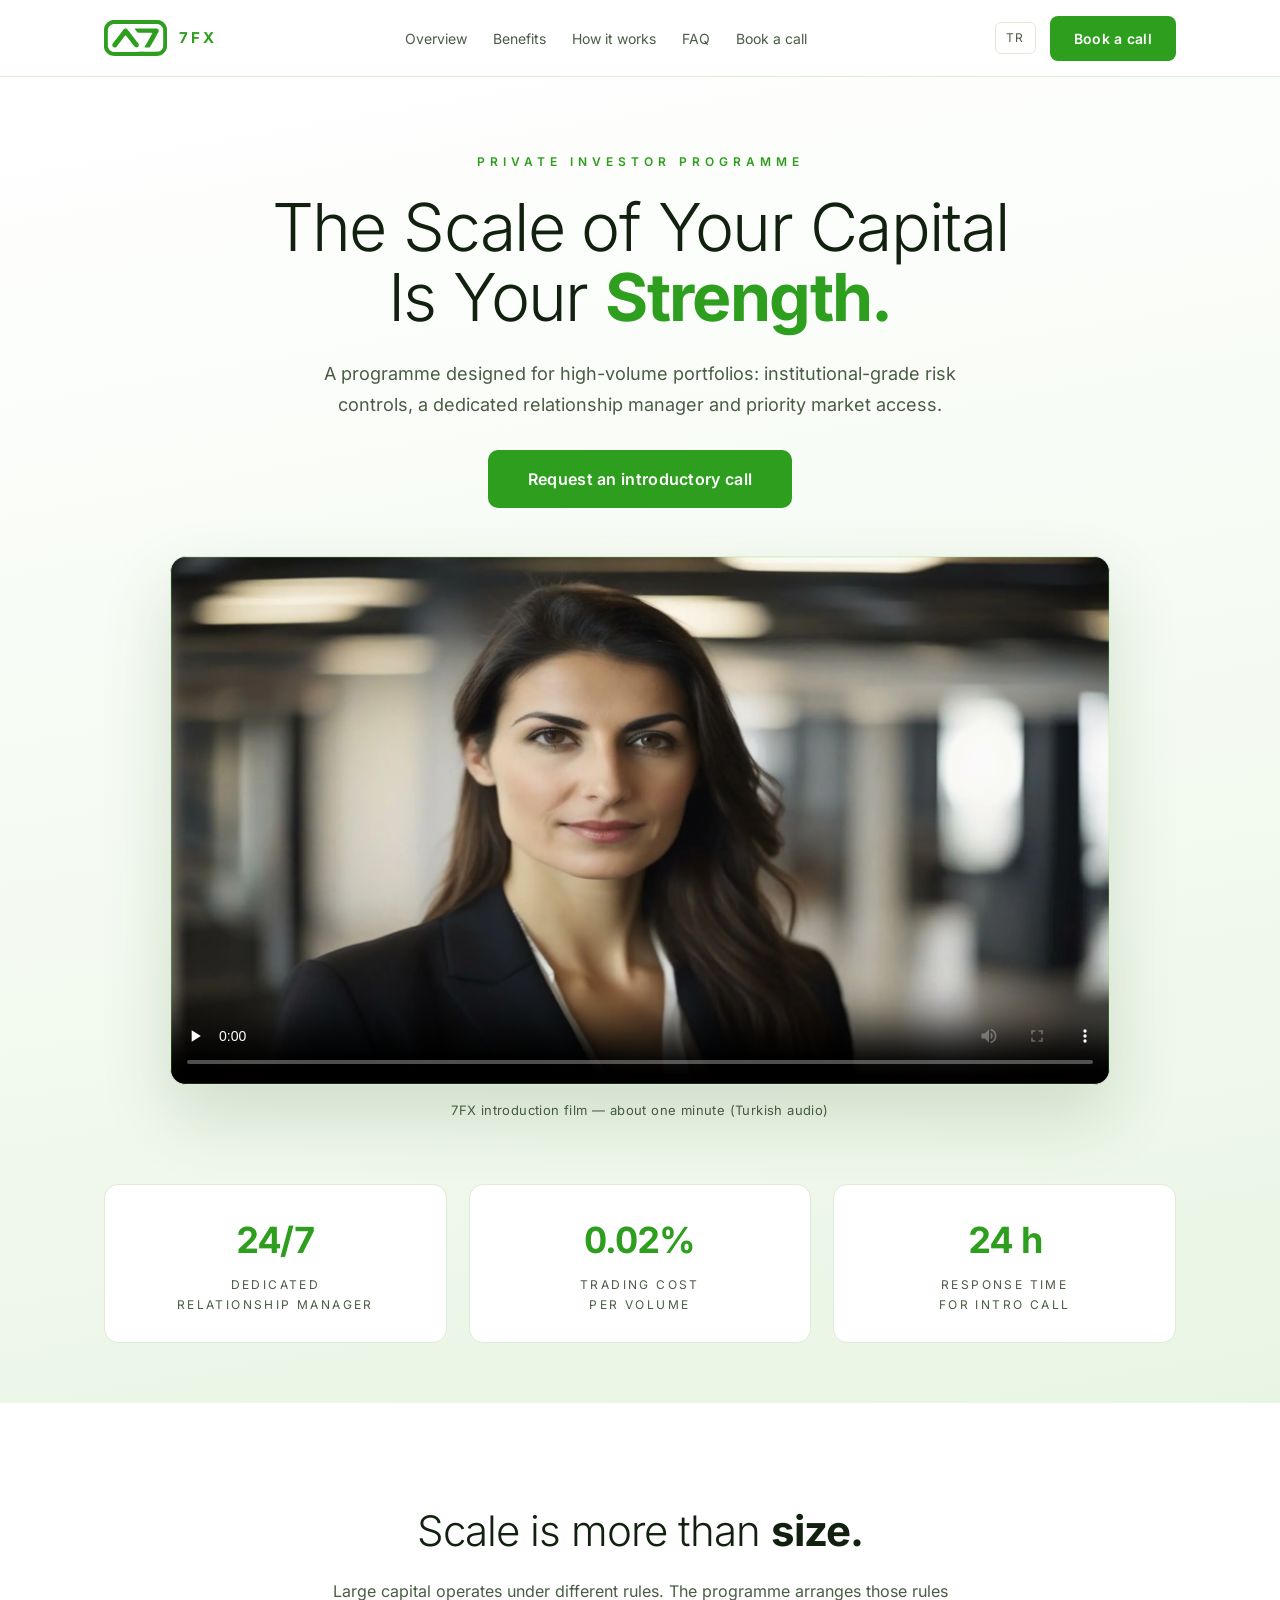
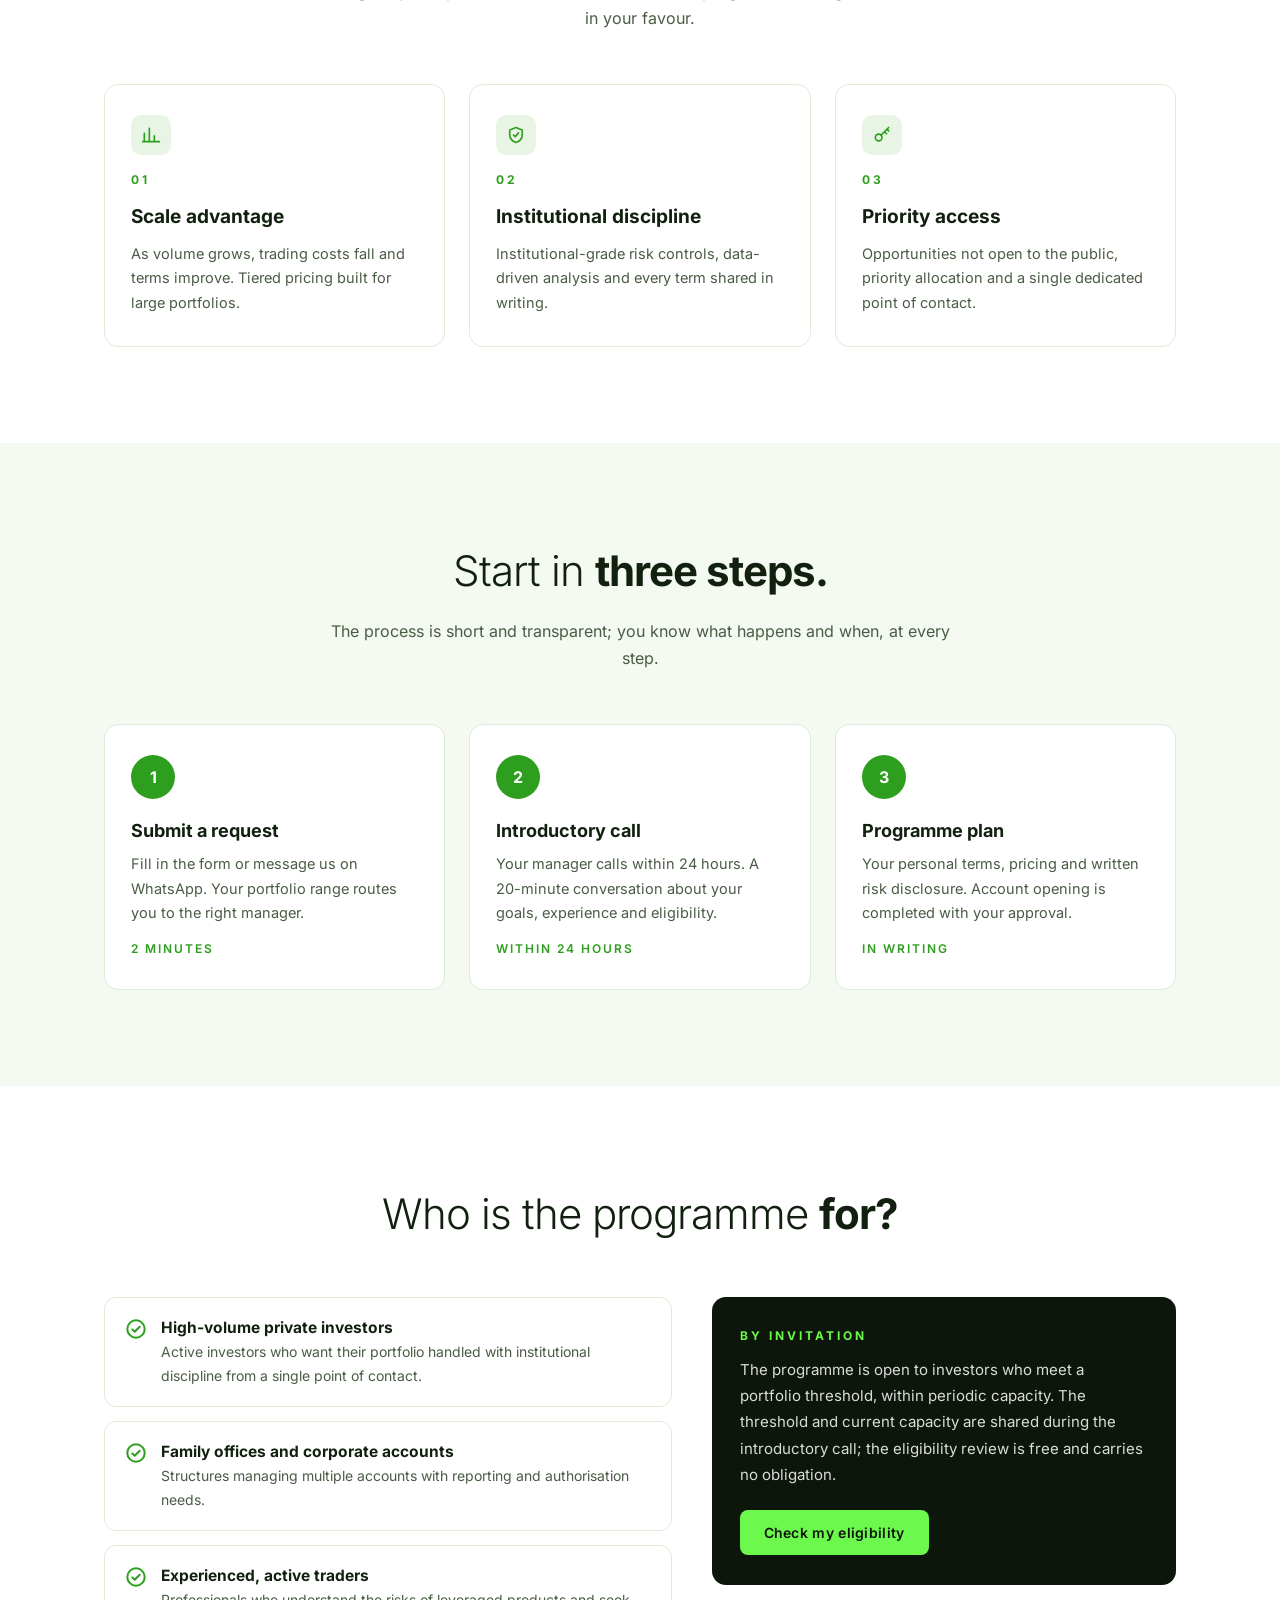
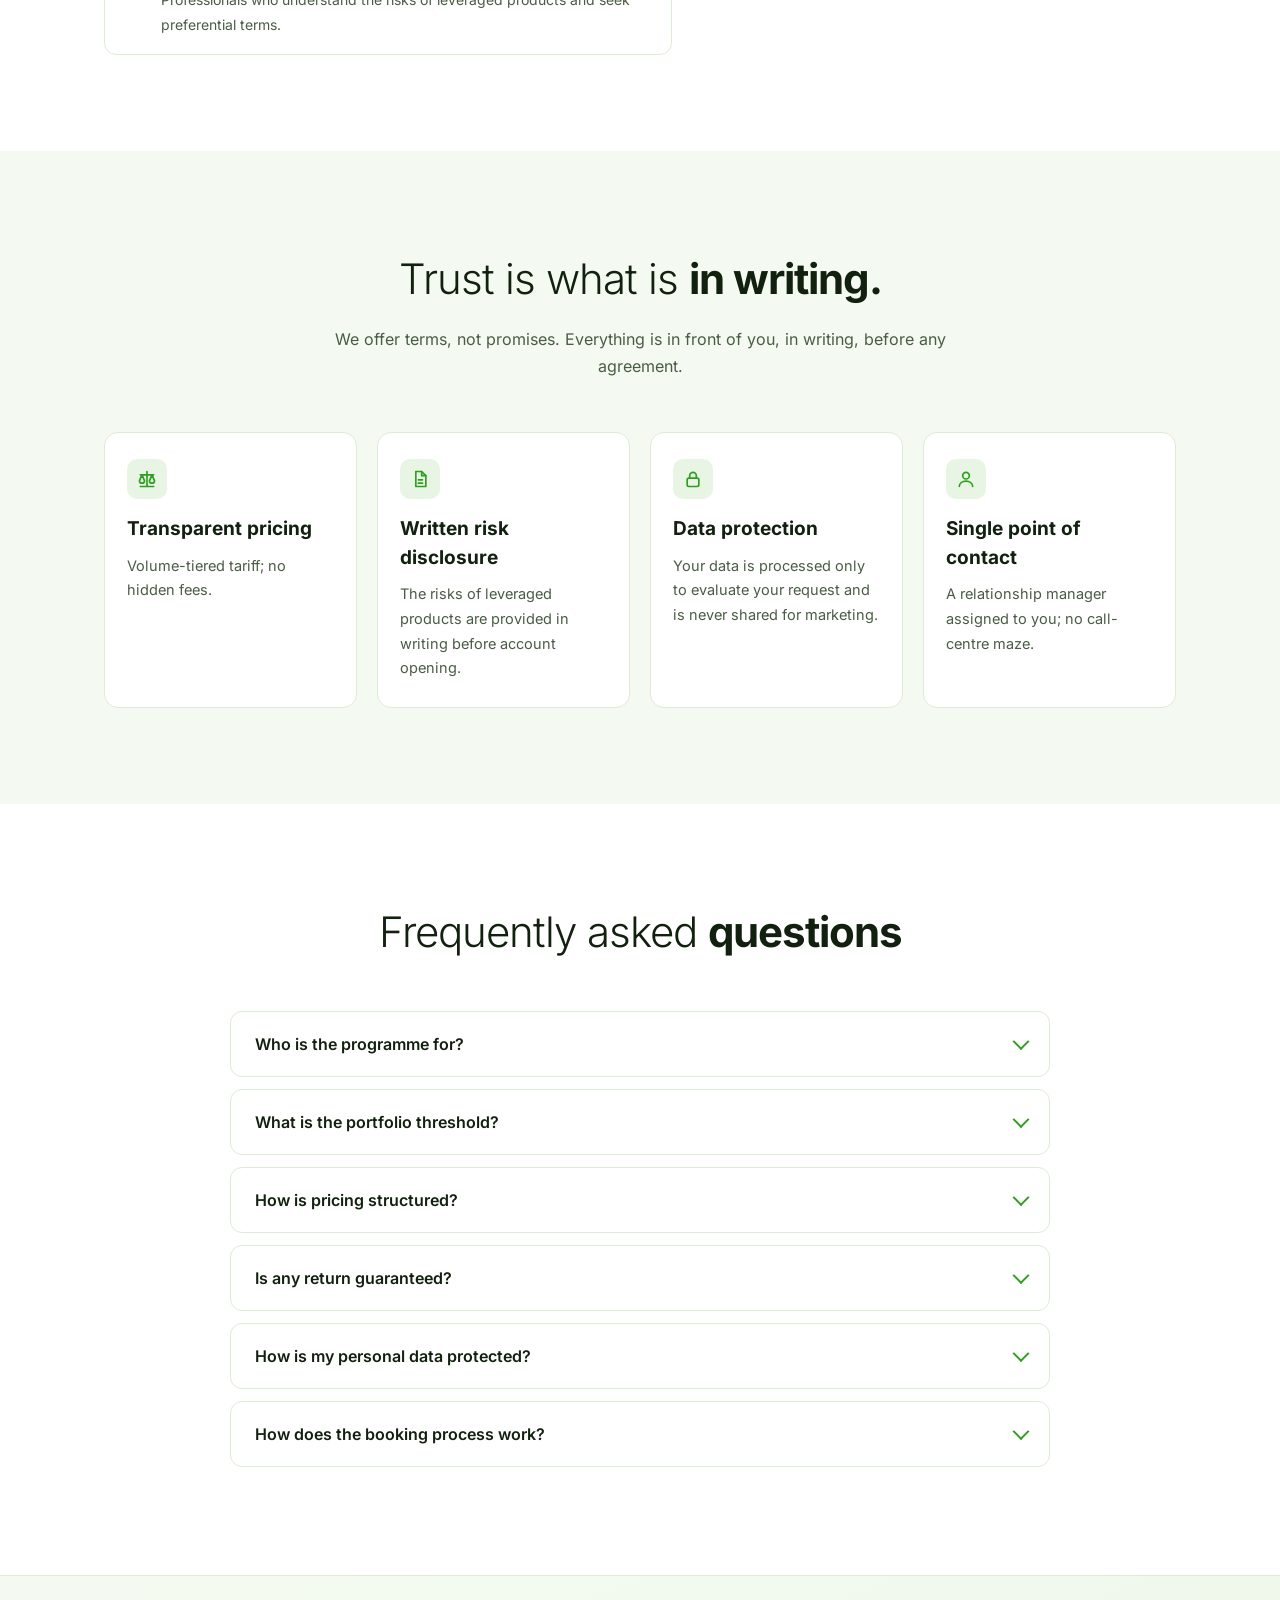
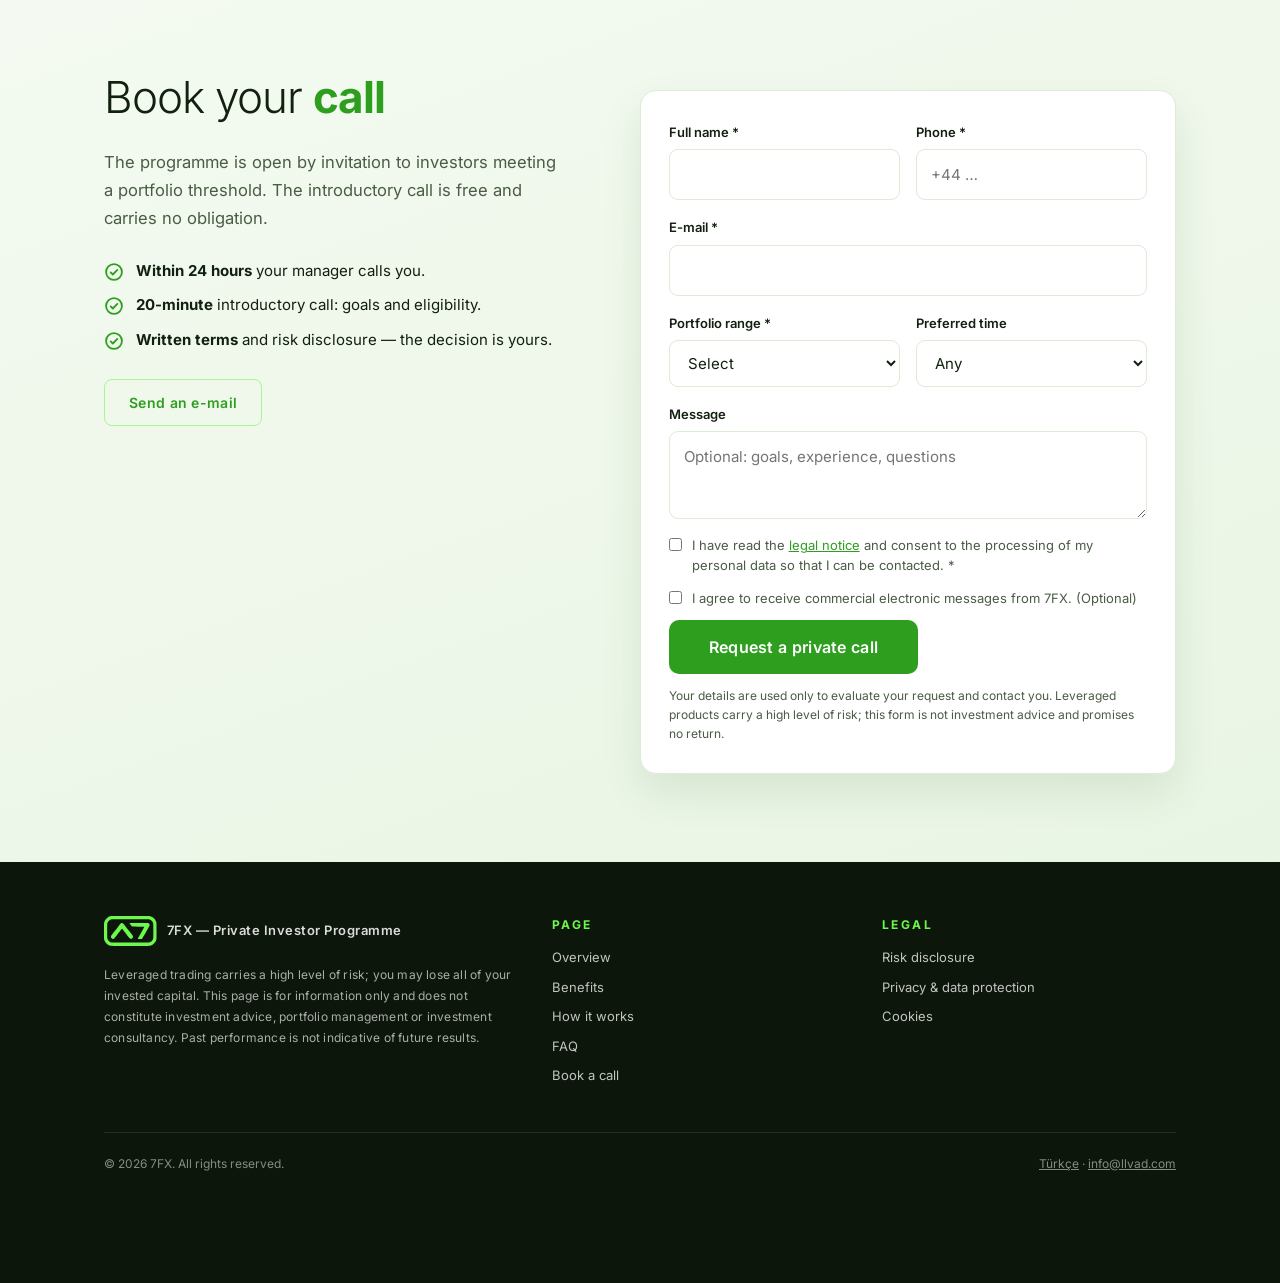
==== en/index.html @ b4d28b3f "7FX landing: Faz 1-3 (performans, form, yasal, EN, varyantlar, bülten, CI)" ====
<!DOCTYPE html>
<html lang="en" data-root="../">
<head>
<meta charset="utf-8">
<script>document.documentElement.classList.add("js")</script>
<meta name="viewport" content="width=device-width, initial-scale=1">
<title>7FX — Private Investor Programme | High-Volume Portfolios</title>
<meta name="description" content="7FX Private Investor Programme: lower trading costs, a dedicated relationship manager and priority access for high-volume portfolios. Book an introductory call.">
<link rel="canonical" href="https://llvad.github.io/7fx-landing/en/">
<link rel="alternate" hreflang="tr" href="https://llvad.github.io/7fx-landing/">
<link rel="alternate" hreflang="en" href="https://llvad.github.io/7fx-landing/en/">
<link rel="alternate" hreflang="x-default" href="https://llvad.github.io/7fx-landing/">
<meta property="og:type" content="website">
<meta property="og:site_name" content="7FX">
<meta property="og:locale" content="en_GB">
<meta property="og:url" content="https://llvad.github.io/7fx-landing/en/">
<meta property="og:title" content="7FX — Private Investor Programme">
<meta property="og:description" content="Lower trading costs, a dedicated relationship manager and priority access for high-volume portfolios.">
<meta property="og:image" content="https://llvad.github.io/7fx-landing/assets/img/og.jpg">
<meta property="og:image:width" content="1200">
<meta property="og:image:height" content="630">
<meta name="twitter:card" content="summary_large_image">
<meta name="twitter:title" content="7FX — Private Investor Programme">
<meta name="twitter:description" content="Lower trading costs, a dedicated relationship manager and priority access for high-volume portfolios.">
<meta name="twitter:image" content="https://llvad.github.io/7fx-landing/assets/img/og.jpg">
<meta name="theme-color" content="#2E9E1E">
<link rel="icon" href="../assets/img/favicon.ico" sizes="any">
<link rel="icon" type="image/png" sizes="32x32" href="../assets/img/favicon-32.png">
<link rel="apple-touch-icon" href="../assets/img/apple-touch-icon.png">
<link rel="manifest" href="../site.webmanifest">
<link rel="preload" href="../assets/fonts/inter-latin-wght-normal.woff2" as="font" type="font/woff2" crossorigin>
<link rel="stylesheet" href="../assets/css/site.css">
<script type="application/ld+json">
{"@context":"https://schema.org","@graph":[
 {"@type":"Organization","@id":"https://llvad.github.io/7fx-landing/#org","name":"7FX","url":"https://llvad.github.io/7fx-landing/","logo":"https://llvad.github.io/7fx-landing/assets/img/icon-512.png"},
 {"@type":"FAQPage","mainEntity":[
  {"@type":"Question","name":"Who is the programme for?","acceptedAnswer":{"@type":"Answer","text":"High-volume private investors, family offices and corporate accounts. Admission is by invitation or after an eligibility review following the introductory call."}},
  {"@type":"Question","name":"What is the portfolio threshold?","acceptedAnswer":{"@type":"Answer","text":"The threshold is set periodically according to programme capacity and shared during the introductory call."}},
  {"@type":"Question","name":"Is any return guaranteed?","acceptedAnswer":{"@type":"Answer","text":"No. Leveraged products carry a high level of risk; no return is guaranteed and past performance is not indicative of future results."}}
 ]}
]}
</script>
</head>
<body>
<svg width="0" height="0" style="position:absolute" aria-hidden="true">
  <symbol id="i-check" viewBox="0 0 24 24" fill="none" stroke="currentColor" stroke-width="2.2" stroke-linecap="round" stroke-linejoin="round"><circle cx="12" cy="12" r="9.5"/><path d="m8 12.5 2.6 2.5L16 9.5"/></symbol>
  <symbol id="i-shield" viewBox="0 0 24 24" fill="none" stroke="currentColor" stroke-width="2" stroke-linecap="round" stroke-linejoin="round"><path d="M12 3 4.5 6v5.5c0 4.6 3.2 8.2 7.5 9.5 4.3-1.3 7.5-4.9 7.5-9.5V6L12 3Z"/><path d="m9 12 2 2 4-4.5"/></symbol>
  <symbol id="i-doc" viewBox="0 0 24 24" fill="none" stroke="currentColor" stroke-width="2" stroke-linecap="round" stroke-linejoin="round"><path d="M7 3h7l5 5v13H7z"/><path d="M14 3v5h5M10 13h5M10 17h5"/></symbol>
  <symbol id="i-lock" viewBox="0 0 24 24" fill="none" stroke="currentColor" stroke-width="2" stroke-linecap="round" stroke-linejoin="round"><rect x="5" y="11" width="14" height="10" rx="2"/><path d="M8 11V8a4 4 0 0 1 8 0v3"/></symbol>
  <symbol id="i-user" viewBox="0 0 24 24" fill="none" stroke="currentColor" stroke-width="2" stroke-linecap="round" stroke-linejoin="round"><circle cx="12" cy="8" r="4"/><path d="M4 21c0-4 3.6-6.5 8-6.5s8 2.5 8 6.5"/></symbol>
  <symbol id="i-scale" viewBox="0 0 24 24" fill="none" stroke="currentColor" stroke-width="2" stroke-linecap="round" stroke-linejoin="round"><path d="M12 3v18M4 21h16M4 7h16M6 7l-3 7a3 3 0 0 0 6 0L6 7Zm12 0-3 7a3 3 0 0 0 6 0l-3-7Z"/></symbol>
  <symbol id="i-key" viewBox="0 0 24 24" fill="none" stroke="currentColor" stroke-width="2" stroke-linecap="round" stroke-linejoin="round"><circle cx="8" cy="15" r="4"/><path d="m11 12 9-9M15 8l2.5 2.5M18 5l2 2"/></symbol>
  <symbol id="i-chart" viewBox="0 0 24 24" fill="none" stroke="currentColor" stroke-width="2" stroke-linecap="round" stroke-linejoin="round"><path d="M4 20V10M10 20V4M16 20v-7M22 20H2"/></symbol>
</svg>

<header class="top">
  <div class="wrap nav">
    <a class="brand" href="#intro" aria-label="7FX home"><!--logo--><svg class="logo" viewBox="0 0 539.325261 307.826466" aria-hidden="true" focusable="false"><g transform="translate(-52.494689,344.826466) scale(0.100000,-0.100000)"
fill="currentColor" >
<path d="M1270 3440 c-85 -10 -215 -52 -285 -92 -11 -6 -29 -16 -40 -22 -82
-44 -218 -175 -278 -269 -55 -86 -63 -100 -85 -162 -61 -174 -57 -105 -57
-985 0 -885 -3 -835 62 -1000 55 -140 183 -298 312 -383 61 -41 87 -54 196
-102 22 -9 89 -26 149 -36 104 -18 188 -19 1971 -19 1808 0 1866 1 1977 20
155 27 233 58 348 139 201 141 323 325 371 563 6 27 8 366 7 840 -3 785 -3
794 -25 871 -99 350 -397 604 -748 638 -110 10 -3784 9 -3875 -1z m3923 -352
c196 -59 336 -208 381 -405 14 -63 16 -162 16 -780 0 -774 0 -775 -59 -892
-37 -73 -120 -164 -189 -208 -29 -19 -86 -45 -128 -59 -75 -24 -75 -24 -1995
-24 -1908 0 -1920 0 -1980 20 -100 34 -160 71 -229 140 -71 70 -118 155 -142
250 -20 82 -19 1491 1 1570 47 188 191 333 386 391 57 16 170 18 1963 18 1904
1 1904 1 1975 -21z"/>
<path d="M2330 2721 c-71 -14 -87 -31 -355 -381 -60 -79 -159 -207 -219 -285
-493 -632 -514 -661 -522 -716 -17 -124 82 -238 207 -239 59 0 107 16 143 49
15 14 75 87 132 161 57 74 156 203 220 285 64 83 162 211 219 285 154 201 199
255 217 258 10 2 46 -36 102 -110 85 -112 269 -350 481 -622 61 -77 127 -163
147 -191 57 -79 119 -115 198 -115 144 0 249 153 195 284 -15 35 -79 123 -249
341 -43 55 -144 185 -224 289 -194 249 -411 527 -467 599 -73 92 -141 124
-225 108z"/>
<path d="M3154 2716 c-7 -19 -8 -17 100 -161 102 -134 147 -182 182 -195 14
-6 269 -10 590 -10 310 0 578 -3 594 -6 52 -11 51 -15 -49 -186 -30 -51 -74
-131 -99 -178 -25 -47 -60 -109 -79 -138 -18 -29 -33 -54 -33 -57 0 -2 -84
-151 -186 -331 -146 -256 -185 -331 -177 -343 9 -14 40 -16 215 -19 204 -2
204 -2 230 25 20 22 206 341 350 603 14 25 35 62 47 83 11 20 30 53 41 72 52
90 65 114 95 170 18 33 74 131 124 219 50 87 96 179 102 203 24 91 -10 181
-88 233 -37 25 -37 25 -995 28 -835 2 -959 0 -964 -12z"/>
</g></svg><!--/logo--><span class="txt">7FX</span></a>
    <nav class="navlinks" aria-label="On this page">
      <a href="#intro">Overview</a>
      <a href="#benefits">Benefits</a>
      <a href="#how">How it works</a>
      <a href="#faq">FAQ</a>
      <a href="#book">Book a call</a>
    </nav>
    <div class="navright">
      <a class="lang" href="../" hreflang="tr" lang="tr">TR</a>
      <a class="btn" href="#book" data-cta="header">Book a call</a>
    </div>
  </div>
</header>

<main>
<section class="hero" id="intro">
  <div class="wrap">
    <div class="eyebrow">PRIVATE INVESTOR PROGRAMME</div>
    <h1 data-var="h1">The Scale of Your Capital<br>Is Your <b>Strength.</b></h1>
    <p class="lead" data-var="lead">A programme designed for high-volume portfolios: institutional-grade risk controls, a dedicated relationship manager and priority market access.</p>
    <div class="actions">
      <a class="btn big" href="#book" data-cta="hero">Request an introductory call</a>
      <a class="btn big ghost" href="#" data-wa="hero">Message on WhatsApp</a>
    </div>
    <div class="video">
      <div class="vframe">
        <video data-hero controls preload="none" playsinline poster="../assets/img/poster.webp" aria-label="7FX introduction film">
          <source src="../assets/video/7fx-1080.webm" type="video/webm">
          <source src="../assets/video/7fx-1080.mp4" type="video/mp4">
          <source data-mobile src="../assets/video/7fx-720.mp4" type="video/mp4">
          <track kind="captions" srclang="tr" label="Türkçe" src="../assets/video/7fx-tr.vtt">
          Your browser does not support video playback.
        </video>
      </div>
      <div class="vcaption">7FX introduction film — about one minute (Turkish audio)</div>
    </div>
    <div class="stats">
      <div class="stat reveal"><div class="v">24/7</div><div class="l">DEDICATED<br>RELATIONSHIP MANAGER</div></div>
      <div class="stat reveal"><div class="v" data-count="0.02" data-dec="2" data-suf="%">0.02%</div><div class="l">TRADING COST<br>PER VOLUME</div></div>
      <div class="stat reveal"><div class="v" data-count="24" data-suf=" h">24 h</div><div class="l">RESPONSE TIME<br>FOR INTRO CALL</div></div>
    </div>
  </div>
</section>

<section class="sec" id="benefits">
  <div class="wrap">
    <h2>Scale is more than <b>size.</b></h2>
    <p class="sub">Large capital operates under different rules. The programme arranges those rules in your favour.</p>
    <div class="grid">
      <div class="card reveal"><div class="ic"><svg><use href="#i-chart"/></svg></div><div class="n">01</div><h3>Scale advantage</h3><p>As volume grows, trading costs fall and terms improve. Tiered pricing built for large portfolios.</p></div>
      <div class="card reveal"><div class="ic"><svg><use href="#i-shield"/></svg></div><div class="n">02</div><h3>Institutional discipline</h3><p>Institutional-grade risk controls, data-driven analysis and every term shared in writing.</p></div>
      <div class="card reveal"><div class="ic"><svg><use href="#i-key"/></svg></div><div class="n">03</div><h3>Priority access</h3><p>Opportunities not open to the public, priority allocation and a single dedicated point of contact.</p></div>
    </div>
  </div>
</section>

<section class="sec alt" id="how">
  <div class="wrap">
    <h2>Start in <b>three steps.</b></h2>
    <p class="sub">The process is short and transparent; you know what happens and when, at every step.</p>
    <div class="steps">
      <div class="step reveal"><div class="num">1</div><h3>Submit a request</h3><p>Fill in the form or message us on WhatsApp. Your portfolio range routes you to the right manager.</p><span class="t">2 MINUTES</span></div>
      <div class="step reveal"><div class="num">2</div><h3>Introductory call</h3><p>Your manager calls within 24 hours. A 20-minute conversation about your goals, experience and eligibility.</p><span class="t">WITHIN 24 HOURS</span></div>
      <div class="step reveal"><div class="num">3</div><h3>Programme plan</h3><p>Your personal terms, pricing and written risk disclosure. Account opening is completed with your approval.</p><span class="t">IN WRITING</span></div>
    </div>
  </div>
</section>

<section class="sec" id="who">
  <div class="wrap">
    <h2>Who is the programme <b>for?</b></h2>
    <div class="who">
      <ul>
        <li class="reveal"><svg><use href="#i-check"/></svg><div><b>High-volume private investors</b><span>Active investors who want their portfolio handled with institutional discipline from a single point of contact.</span></div></li>
        <li class="reveal"><svg><use href="#i-check"/></svg><div><b>Family offices and corporate accounts</b><span>Structures managing multiple accounts with reporting and authorisation needs.</span></div></li>
        <li class="reveal"><svg><use href="#i-check"/></svg><div><b>Experienced, active traders</b><span>Professionals who understand the risks of leveraged products and seek preferential terms.</span></div></li>
      </ul>
      <div class="note reveal">
        <div class="k">BY INVITATION</div>
        <p>The programme is open to investors who meet a portfolio threshold, within periodic capacity. The threshold and current capacity are shared during the introductory call; the eligibility review is free and carries no obligation.</p>
        <a class="btn" href="#book" data-cta="who">Check my eligibility</a>
      </div>
    </div>
  </div>
</section>

<section class="sec alt" id="trust">
  <div class="wrap">
    <h2>Trust is what is <b>in writing.</b></h2>
    <p class="sub">We offer terms, not promises. Everything is in front of you, in writing, before any agreement.</p>
    <div class="trust">
      <div class="card reveal"><div class="ic"><svg><use href="#i-scale"/></svg></div><h3>Transparent pricing</h3><p>Volume-tiered tariff; no hidden fees.</p></div>
      <div class="card reveal"><div class="ic"><svg><use href="#i-doc"/></svg></div><h3>Written risk disclosure</h3><p>The risks of leveraged products are provided in writing before account opening.</p></div>
      <div class="card reveal"><div class="ic"><svg><use href="#i-lock"/></svg></div><h3>Data protection</h3><p>Your data is processed only to evaluate your request and is never shared for marketing.</p></div>
      <div class="card reveal"><div class="ic"><svg><use href="#i-user"/></svg></div><h3>Single point of contact</h3><p>A relationship manager assigned to you; no call-centre maze.</p></div>
    </div>
    <div class="corp" data-corp hidden>
      <div data-corp-item><b>Company:</b> <span data-co="name"></span></div>
      <div data-corp-item><b>Address:</b> <span data-co="address"></span></div>
      <div data-corp-item><b>MERSİS:</b> <span data-co="mersis"></span></div>
      <div data-corp-item><b>Authorisation:</b> <span data-co="licence"></span></div>
      <div data-corp-item><b>Phone:</b> <a data-co="phone"></a></div>
    </div>
  </div>
</section>

<section class="sec" id="faq">
  <div class="wrap">
    <h2>Frequently asked <b>questions</b></h2>
    <div class="faq">
      <details><summary>Who is the programme for?</summary><p>High-volume private investors, family offices and corporate accounts. Admission is by invitation or after an eligibility review following the introductory call.</p></details>
      <details><summary>What is the portfolio threshold?</summary><p>The threshold is set periodically according to programme capacity and shared during the introductory call. The portfolio range in the form only routes you to the right manager.</p></details>
      <details><summary>How is pricing structured?</summary><p>Volume-tiered, written and transparent. There are no hidden fees; all terms are provided in writing before any agreement.</p></details>
      <details><summary>Is any return guaranteed?</summary><p>No. Leveraged products carry a high level of risk; no return is guaranteed and past performance is not indicative of future results. The programme offers preferential terms and service, not outcomes.</p></details>
      <details><summary>How is my personal data protected?</summary><p>It is processed under Turkish data-protection law (KVKK) solely to evaluate your request and contact you; it is not shared with third parties for marketing. See the <a href="legal.html">legal notice</a>.</p></details>
      <details><summary>How does the booking process work?</summary><p>Fill in the form or message us on WhatsApp; your manager calls within 24 hours. A 20-minute introductory call covers goals and eligibility; if suitable, you receive a personal programme plan and written risk disclosure.</p></details>
    </div>
  </div>
</section>

<section class="cta" id="book">
  <div class="wrap ctagrid">
    <div class="side">
      <h2>Book your <b>call</b></h2>
      <p class="intro">The programme is open by invitation to investors meeting a portfolio threshold. The introductory call is free and carries no obligation.</p>
      <ul class="list">
        <li><svg><use href="#i-check"/></svg><span><b>Within 24 hours</b> your manager calls you.</span></li>
        <li><svg><use href="#i-check"/></svg><span><b>20-minute</b> introductory call: goals and eligibility.</span></li>
        <li><svg><use href="#i-check"/></svg><span><b>Written terms</b> and risk disclosure — the decision is yours.</span></li>
      </ul>
      <div class="alt">
        <a class="btn wa" href="#" data-wa="book">Message on WhatsApp</a>
        <a class="btn ghost" href="#" data-mailto="7FX Appointment Request">Send an e-mail</a>
      </div>
      <div class="cal" id="cal" hidden></div>
    </div>
    <form class="lead" data-lead="randevu" novalidate>
      <div class="f2">
        <div class="field"><label for="f-name">Full name *</label><input id="f-name" name="name" type="text" autocomplete="name" required minlength="3" maxlength="80"></div>
        <div class="field"><label for="f-phone">Phone *</label><input id="f-phone" name="phone" type="tel" autocomplete="tel" inputmode="tel" required pattern="[+0-9 ()-]{10,20}" placeholder="+44 …"></div>
      </div>
      <div class="field"><label for="f-email">E-mail *</label><input id="f-email" name="email" type="email" autocomplete="email" required maxlength="120"></div>
      <div class="f2">
        <div class="field"><label for="f-portfolio">Portfolio range *</label>
          <select id="f-portfolio" name="portfolio" required>
            <option value="">Select</option><option>Under 100,000 USD</option><option>100,000 – 250,000 USD</option><option>250,000 – 1,000,000 USD</option><option>1,000,000 USD and above</option><option>Prefer not to say</option>
          </select></div>
        <div class="field"><label for="f-time">Preferred time</label>
          <select id="f-time" name="time"><option value="">Any</option><option>Weekdays 09:00–12:00</option><option>Weekdays 12:00–17:00</option><option>Weekdays 17:00–20:00</option><option>Weekend</option></select></div>
      </div>
      <div class="field"><label for="f-msg">Message</label><textarea id="f-msg" name="message" maxlength="1000" placeholder="Optional: goals, experience, questions"></textarea></div>
      <label class="check"><input type="checkbox" name="kvkk" value="yes" required><span>I have read the <a href="legal.html" target="_blank" rel="noopener">legal notice</a> and consent to the processing of my personal data so that I can be contacted. *</span></label>
      <label class="check"><input type="checkbox" name="marketing" value="yes"><span>I agree to receive commercial electronic messages from 7FX. (Optional)</span></label>
      <div class="hp" aria-hidden="true"><label>Website<input type="text" name="_honey" tabindex="-1" autocomplete="off"></label></div>
      <div data-turnstile></div>
      <button class="btn big" type="submit" data-cta="form">Request a private call</button>
      <div class="msg" role="status" aria-live="polite"></div>
      <p class="fine">Your details are used only to evaluate your request and contact you. Leveraged products carry a high level of risk; this form is not investment advice and promises no return.</p>
    </form>
  </div>
</section>
</main>

<footer class="foot">
  <div class="wrap">
    <div class="fgrid">
      <div>
        <div class="flogo"><!--logo--><svg class="logo" viewBox="0 0 539.325261 307.826466" aria-hidden="true" focusable="false"><g transform="translate(-52.494689,344.826466) scale(0.100000,-0.100000)"
fill="currentColor" >
<path d="M1270 3440 c-85 -10 -215 -52 -285 -92 -11 -6 -29 -16 -40 -22 -82
-44 -218 -175 -278 -269 -55 -86 -63 -100 -85 -162 -61 -174 -57 -105 -57
-985 0 -885 -3 -835 62 -1000 55 -140 183 -298 312 -383 61 -41 87 -54 196
-102 22 -9 89 -26 149 -36 104 -18 188 -19 1971 -19 1808 0 1866 1 1977 20
155 27 233 58 348 139 201 141 323 325 371 563 6 27 8 366 7 840 -3 785 -3
794 -25 871 -99 350 -397 604 -748 638 -110 10 -3784 9 -3875 -1z m3923 -352
c196 -59 336 -208 381 -405 14 -63 16 -162 16 -780 0 -774 0 -775 -59 -892
-37 -73 -120 -164 -189 -208 -29 -19 -86 -45 -128 -59 -75 -24 -75 -24 -1995
-24 -1908 0 -1920 0 -1980 20 -100 34 -160 71 -229 140 -71 70 -118 155 -142
250 -20 82 -19 1491 1 1570 47 188 191 333 386 391 57 16 170 18 1963 18 1904
1 1904 1 1975 -21z"/>
<path d="M2330 2721 c-71 -14 -87 -31 -355 -381 -60 -79 -159 -207 -219 -285
-493 -632 -514 -661 -522 -716 -17 -124 82 -238 207 -239 59 0 107 16 143 49
15 14 75 87 132 161 57 74 156 203 220 285 64 83 162 211 219 285 154 201 199
255 217 258 10 2 46 -36 102 -110 85 -112 269 -350 481 -622 61 -77 127 -163
147 -191 57 -79 119 -115 198 -115 144 0 249 153 195 284 -15 35 -79 123 -249
341 -43 55 -144 185 -224 289 -194 249 -411 527 -467 599 -73 92 -141 124
-225 108z"/>
<path d="M3154 2716 c-7 -19 -8 -17 100 -161 102 -134 147 -182 182 -195 14
-6 269 -10 590 -10 310 0 578 -3 594 -6 52 -11 51 -15 -49 -186 -30 -51 -74
-131 -99 -178 -25 -47 -60 -109 -79 -138 -18 -29 -33 -54 -33 -57 0 -2 -84
-151 -186 -331 -146 -256 -185 -331 -177 -343 9 -14 40 -16 215 -19 204 -2
204 -2 230 25 20 22 206 341 350 603 14 25 35 62 47 83 11 20 30 53 41 72 52
90 65 114 95 170 18 33 74 131 124 219 50 87 96 179 102 203 24 91 -10 181
-88 233 -37 25 -37 25 -995 28 -835 2 -959 0 -964 -12z"/>
</g></svg><!--/logo--><span>7FX — Private Investor Programme</span></div>
        <p class="dis">Leveraged trading carries a high level of risk; you may lose all of your invested capital. This page is for information only and does not constitute investment advice, portfolio management or investment consultancy. Past performance is not indicative of future results.</p>
        <p class="corp-f" data-corp hidden><span data-corp-item><span data-co="name"></span> · </span><span data-corp-item><span data-co="address"></span> · </span><span data-corp-item>MERSİS <span data-co="mersis"></span></span></p>
      </div>
      <div class="fcol">
        <h4>PAGE</h4>
        <a href="#intro">Overview</a><a href="#benefits">Benefits</a><a href="#how">How it works</a><a href="#faq">FAQ</a><a href="#book">Book a call</a>
      </div>
      <div class="fcol">
        <h4>LEGAL</h4>
        <a href="legal.html#risk">Risk disclosure</a><a href="legal.html#privacy">Privacy &amp; data protection</a><a href="legal.html#cookies">Cookies</a>
        <a href="#" data-portal>Client login ↗</a>
      </div>
    </div>
    <div class="fbot">
      <span>© <span data-year>2026</span> 7FX. All rights reserved.</span>
      <span><a href="../" hreflang="tr" lang="tr">Türkçe</a> · <a data-co="email" href="mailto:info@llvad.com">info@llvad.com</a></span>
    </div>
  </div>
</footer>

<div class="mbar">
  <a class="btn" href="#book" data-cta="mbar">Book a call</a>
  <a class="btn wa" href="#" data-wa="mbar">WhatsApp</a>
</div>

<div class="consent" id="consent" role="dialog" aria-label="Cookie preference">
  <p>We use cookies to measure the experience. Analytics cookies load only with your consent; see <a href="legal.html#cookies">Cookies</a>.</p>
  <button class="btn ghost" type="button" data-consent="reject">Decline</button>
  <button class="btn" type="button" data-consent="accept">Accept</button>
</div>

<script src="../assets/js/config.js"></script>
<script src="../assets/js/site.js" defer></script>
</body>
</html>
---- assets/css/site.css ----
/* 7FX — site stili (Faz 1-3). Açık tema, marka yeşili. */
@font-face{font-family:"Inter";font-style:normal;font-weight:100 900;font-display:swap;
  src:url("../fonts/inter-latin-wght-normal.woff2") format("woff2");
  unicode-range:U+0000-00FF,U+0131,U+0152-0153,U+02BB-02BC,U+02C6,U+02DA,U+02DC,U+0304,U+0308,U+0329,U+2000-206F,U+20AC,U+2122,U+2191,U+2193,U+2212,U+2215,U+FEFF,U+FFFD;}
@font-face{font-family:"Inter";font-style:normal;font-weight:100 900;font-display:swap;
  src:url("../fonts/inter-latin-ext-wght-normal.woff2") format("woff2");
  unicode-range:U+0100-02BA,U+02BD-02C5,U+02C7-02CC,U+02CE-02D7,U+02DD-02FF,U+0304,U+0308,U+0329,U+1D00-1DBF,U+1E00-1E9F,U+1EF2-1EFF,U+2020,U+20A0-20AB,U+20AD-20C0,U+2113,U+2C60-2C7F,U+A720-A7FF;}

*{margin:0;padding:0;box-sizing:border-box}
:root{
  --green:#6DF84D; --gdark:#2E9E1E; --gdeep:#268016; --gsoft:#A8F596;
  --bg:#fff; --soft:#f4faf1; --soft2:#e9f5e4;
  --ink:#12210f; --mut:#4a5c45; --line:#dcecd6; --dark:#0d160b;
  --r:14px; --shadow:0 18px 40px rgba(30,80,20,.10);
}
html{scroll-behavior:smooth;scroll-padding-top:84px}
body{font-family:"Inter",-apple-system,BlinkMacSystemFont,"Helvetica Neue",Arial,sans-serif;color:var(--ink);background:var(--bg);
  -webkit-font-smoothing:antialiased;line-height:1.5}
img,svg,video{display:block;max-width:100%}
a{color:inherit}
.wrap{max-width:1120px;margin:0 auto;padding:0 24px}
.sr{position:absolute;width:1px;height:1px;overflow:hidden;clip:rect(0 0 0 0);white-space:nowrap}
:focus-visible{outline:2px solid var(--gdark);outline-offset:3px;border-radius:6px}

/* header */
header.top{position:sticky;top:0;background:rgba(255,255,255,.92);backdrop-filter:blur(12px);-webkit-backdrop-filter:blur(12px);
  border-bottom:1px solid var(--line);z-index:50}
.nav{display:flex;align-items:center;justify-content:space-between;height:76px;gap:16px}
.brand{display:flex;align-items:center;gap:12px;text-decoration:none;color:var(--gdark)}
.brand svg{height:36px;width:auto}
.brand .txt{font-weight:700;letter-spacing:3px;font-size:15px}
.navlinks{display:flex;gap:26px;font-size:14px;color:var(--mut)}
.navlinks a{text-decoration:none}
.navlinks a:hover{color:var(--gdark)}
.navright{display:flex;align-items:center;gap:14px}
.lang{font-size:12px;letter-spacing:1.5px;text-decoration:none;color:var(--mut);border:1px solid var(--line);padding:6px 10px;border-radius:6px}
.lang:hover{color:var(--gdark);border-color:var(--gsoft)}

/* buttons */
.btn{display:inline-flex;align-items:center;justify-content:center;gap:8px;background:var(--gdark);color:#fff;padding:12px 24px;border-radius:8px;
  text-decoration:none;font-weight:600;font-size:14px;letter-spacing:.3px;border:0;cursor:pointer;font-family:inherit;transition:background .15s,transform .15s}
.btn:hover{background:var(--gdeep)}
.btn:active{transform:translateY(1px)}
.btn.ghost{background:transparent;color:var(--gdark);border:1.5px solid var(--gsoft)}
.btn.ghost:hover{background:var(--soft)}
.btn.big{padding:17px 40px;font-size:16px;border-radius:10px}
.btn.wa{background:#25D366}
.btn.wa:hover{background:#1ebe5b}
.btn[disabled]{opacity:.6;cursor:progress}

/* hero */
.hero{background:linear-gradient(170deg,#fff 0%,var(--soft) 55%,var(--soft2) 100%);padding:76px 0 60px;text-align:center}
.eyebrow{font-size:12px;letter-spacing:5px;color:var(--gdark);font-weight:600;margin-bottom:22px}
h1{font-size:clamp(38px,5.4vw,66px);line-height:1.06;font-weight:300;letter-spacing:-1.6px}
h1 b{font-weight:700;color:var(--gdark)}
.lead{margin:26px auto 0;max-width:660px;font-size:18px;line-height:1.7;color:var(--mut)}
.hero .actions{margin-top:30px;display:flex;gap:12px;justify-content:center;flex-wrap:wrap}

.video{margin:48px auto 0;max-width:940px}
.vframe{position:relative;border-radius:16px;overflow:hidden;box-shadow:0 30px 70px rgba(30,80,20,.16);border:1px solid var(--line);background:var(--dark);
  aspect-ratio:16/9}
.vframe video{width:100%;height:100%;object-fit:cover}
.vframe::after{content:"";position:absolute;inset:0;pointer-events:none;box-shadow:inset 0 0 0 1px rgba(109,248,77,.18)}
.vcaption{margin-top:16px;font-size:13px;color:var(--mut);letter-spacing:.4px}

.stats{display:grid;grid-template-columns:repeat(3,1fr);gap:22px;margin:64px 0 0}
.stat{background:#fff;border:1px solid var(--line);border-radius:var(--r);padding:28px 22px;text-align:center}
.stat .v{font-size:36px;font-weight:700;color:var(--gdark);letter-spacing:-1px;font-variant-numeric:tabular-nums}
.stat .l{margin-top:8px;font-size:12px;letter-spacing:2.4px;color:var(--mut);line-height:1.6}

/* sections */
section.sec{padding:96px 0}
section.sec.alt{background:var(--soft)}
.sec h2{font-size:clamp(28px,3.6vw,42px);font-weight:300;letter-spacing:-1px;text-align:center}
.sec h2 b{font-weight:700}
.sec .sub{text-align:center;color:var(--mut);max-width:620px;margin:16px auto 0;font-size:16px;line-height:1.7}
.grid{display:grid;grid-template-columns:repeat(3,1fr);gap:24px;margin-top:52px}
.grid.g4{grid-template-columns:repeat(4,1fr)}
.grid.g2{grid-template-columns:repeat(2,1fr)}
.card{border:1px solid var(--line);border-radius:var(--r);padding:30px 26px;background:#fff;transition:transform .18s ease,box-shadow .18s ease}
.card:hover{transform:translateY(-4px);box-shadow:var(--shadow)}
.card .n{font-size:12px;letter-spacing:3px;color:var(--gdark);font-weight:700}
.card h3{font-size:19px;margin:14px 0 10px;font-weight:700}
.card p{font-size:14.5px;line-height:1.7;color:var(--mut)}
.card .ic{width:40px;height:40px;border-radius:10px;background:var(--soft2);color:var(--gdark);display:grid;place-items:center;margin-bottom:16px}
.card .ic svg{width:20px;height:20px}

/* steps */
.steps{display:grid;grid-template-columns:repeat(3,1fr);gap:24px;margin-top:52px;counter-reset:s}
.step{position:relative;padding:30px 26px 30px 26px;border:1px solid var(--line);border-radius:var(--r);background:#fff}
.step .num{width:44px;height:44px;border-radius:50%;background:var(--gdark);color:#fff;font-weight:700;display:grid;place-items:center;font-size:16px;margin-bottom:18px}
.step h3{font-size:18px;margin-bottom:8px}
.step p{font-size:14.5px;color:var(--mut);line-height:1.7}
.step .t{display:inline-block;margin-top:14px;font-size:12px;letter-spacing:2px;color:var(--gdark);font-weight:600}

/* list */
.who{display:grid;grid-template-columns:1.1fr .9fr;gap:40px;margin-top:52px;align-items:start}
.who ul{list-style:none;display:grid;gap:14px}
.who li{display:flex;gap:14px;align-items:flex-start;padding:18px 20px;border:1px solid var(--line);border-radius:12px;background:#fff}
.who li svg{flex:0 0 22px;width:22px;height:22px;color:var(--gdark);margin-top:2px}
.who li b{display:block;font-size:15.5px}
.who li span{font-size:14px;color:var(--mut);line-height:1.6}
.note{background:var(--dark);color:rgba(255,255,255,.85);border-radius:var(--r);padding:30px 28px}
.note .k{color:var(--green);font-size:12px;letter-spacing:3px;font-weight:700;margin-bottom:12px}
.note p{font-size:15px;line-height:1.75}
.note .btn{margin-top:22px;background:var(--green);color:var(--dark)}
.note .btn:hover{background:#8dfa74}

/* trust */
.trust{display:grid;grid-template-columns:repeat(4,1fr);gap:20px;margin-top:52px}
.trust .card{padding:26px 22px}
.corp{margin-top:28px;border:1px dashed var(--gsoft);border-radius:var(--r);padding:22px 26px;display:flex;flex-wrap:wrap;gap:10px 36px;font-size:14px;color:var(--mut);background:#fff}
.corp b{color:var(--ink);font-weight:600}
.corp[hidden]{display:none}

/* faq */
.faq{max-width:820px;margin:48px auto 0}
.faq details{border:1px solid var(--line);border-radius:12px;background:#fff;margin-bottom:12px;overflow:hidden}
.faq summary{list-style:none;cursor:pointer;padding:20px 54px 20px 24px;font-weight:600;font-size:16px;position:relative}
.faq summary::-webkit-details-marker{display:none}
.faq summary::after{content:"";position:absolute;right:22px;top:50%;width:10px;height:10px;border-right:2px solid var(--gdark);border-bottom:2px solid var(--gdark);
  transform:translateY(-70%) rotate(45deg);transition:transform .2s}
.faq details[open] summary::after{transform:translateY(-30%) rotate(-135deg)}
.faq details p{padding:0 24px 22px;color:var(--mut);font-size:15px;line-height:1.75}

/* randevu */
.cta{background:linear-gradient(160deg,var(--soft) 0%,var(--soft2) 100%);padding:88px 0;border-top:1px solid var(--line)}
.cta h2{font-size:clamp(28px,3.6vw,44px);font-weight:300;letter-spacing:-1px}
.cta h2 b{font-weight:700;color:var(--gdark)}
.cta .intro{margin:18px 0 0;color:var(--mut);font-size:16.5px;line-height:1.7;max-width:460px}
.ctagrid{display:grid;grid-template-columns:1fr 1.1fr;gap:48px;align-items:start}
.side .list{list-style:none;margin-top:28px;display:grid;gap:12px;font-size:15px}
.side .list li{display:flex;gap:12px;align-items:flex-start}
.side .list svg{width:20px;height:20px;color:var(--gdark);flex:0 0 20px;margin-top:2px}
.side .alt{margin-top:28px;display:flex;gap:12px;flex-wrap:wrap}
.cal{margin-top:28px;border-radius:var(--r);overflow:hidden;border:1px solid var(--line);background:#fff}
.cal iframe{width:100%;height:620px;border:0}
.cal[hidden]{display:none}

form.lead{background:#fff;border:1px solid var(--line);border-radius:16px;padding:30px 28px;box-shadow:var(--shadow)}
.f2{display:grid;grid-template-columns:1fr 1fr;gap:16px}
.field{display:grid;gap:6px;margin-bottom:16px}
.field label{font-size:13px;font-weight:600;color:var(--ink)}
.field input,.field select,.field textarea{font:inherit;font-size:15px;padding:12px 14px;border:1px solid var(--line);border-radius:9px;background:#fff;color:var(--ink);width:100%}
.field textarea{min-height:88px;resize:vertical}
.field input:focus,.field select:focus,.field textarea:focus{outline:none;border-color:var(--gdark);box-shadow:0 0 0 3px rgba(46,158,30,.14)}
.field input:user-invalid{border-color:#c0392b}
.check{display:flex;gap:10px;align-items:flex-start;font-size:13px;color:var(--mut);line-height:1.55;margin-bottom:12px}
.check input{margin-top:3px;accent-color:var(--gdark);flex:0 0 auto}
.check a{color:var(--gdark)}
.hp{position:absolute;left:-9999px;opacity:0;height:0;overflow:hidden}
.msg{margin-top:14px;font-size:14px;padding:12px 14px;border-radius:9px;display:none;line-height:1.55}
.msg.ok{display:block;background:var(--soft2);color:#1d6a12;border:1px solid var(--gsoft)}
.msg.err{display:block;background:#fdf1ef;color:#9c2f22;border:1px solid #f3c9c2}
.fine{font-size:12px;color:var(--mut);margin-top:12px;line-height:1.6}

/* bülten */
.bulten{padding:72px 0;border-top:1px solid var(--line)}
.bulten .box{display:grid;grid-template-columns:1.1fr .9fr;gap:40px;align-items:center}
.bulten h2{font-size:clamp(24px,3vw,34px);font-weight:300;letter-spacing:-.8px}
.bulten h2 b{font-weight:700}
.bulten p{margin-top:12px;color:var(--mut);line-height:1.7}
.bulten form{display:flex;gap:10px;flex-wrap:wrap}
.bulten input[type=email]{flex:1 1 220px;font:inherit;font-size:15px;padding:13px 14px;border:1px solid var(--line);border-radius:9px}
.bulten .check{flex-basis:100%;margin:6px 0 0}

/* footer */
footer.foot{background:var(--dark);color:rgba(255,255,255,.72);padding:54px 0 110px;font-size:13px}
.fgrid{display:grid;grid-template-columns:1.4fr 1fr 1fr;gap:36px}
.flogo{display:flex;align-items:center;gap:10px;color:var(--green)}
.flogo svg{height:30px;width:auto}
.flogo span{color:rgba(255,255,255,.85);font-weight:600;letter-spacing:.5px}
.fcol h4{font-size:12px;letter-spacing:2.5px;color:var(--green);font-weight:700;margin-bottom:14px}
.fcol a{display:block;color:rgba(255,255,255,.75);text-decoration:none;margin-bottom:10px}
.fcol a:hover{color:#fff}
.dis{color:rgba(255,255,255,.65);font-size:12px;letter-spacing:.2px;line-height:1.75;margin-top:18px;max-width:560px}
.fbot{margin-top:36px;padding-top:22px;border-top:1px solid rgba(255,255,255,.1);display:flex;justify-content:space-between;gap:16px;flex-wrap:wrap;color:rgba(255,255,255,.5);font-size:12px}
.fbot a{color:inherit}
.corp-f{margin-top:12px;color:rgba(255,255,255,.6);line-height:1.7}
.corp-f[hidden]{display:none}

/* sticky mobile bar */
.mbar{position:fixed;left:0;right:0;bottom:0;z-index:60;display:none;gap:10px;padding:10px 14px calc(10px + env(safe-area-inset-bottom));
  background:rgba(255,255,255,.96);border-top:1px solid var(--line);backdrop-filter:blur(10px)}
.mbar .btn{flex:1;padding:14px 10px;font-size:15px}
.mbar .btn.wa[hidden]{display:none}

/* consent */
.consent{position:fixed;left:16px;right:16px;bottom:16px;z-index:70;max-width:520px;margin:0 auto;background:#fff;border:1px solid var(--line);border-radius:14px;
  box-shadow:0 20px 50px rgba(0,0,0,.14);padding:18px 20px;display:none;gap:14px;align-items:center;flex-wrap:wrap;font-size:13.5px;color:var(--mut);line-height:1.55}
.consent.show{display:flex}
.consent p{flex:1 1 260px}
.consent .btn{padding:10px 16px;font-size:13px}
.consent a{color:var(--gdark)}

/* reveal / counters */
html.js .reveal{opacity:0;transform:translateY(16px);transition:opacity .6s ease,transform .6s ease}
[hidden]{display:none!important}
html.js .reveal.in{opacity:1;transform:none}
.reveal.now{transition:none!important}
@media (prefers-reduced-motion:reduce){.reveal{opacity:1;transform:none;transition:none}html{scroll-behavior:auto}}

/* legal pages */
.legal{max-width:820px;margin:0 auto;padding:64px 24px 96px}
.legal h1{font-size:clamp(30px,4vw,44px);font-weight:300;letter-spacing:-1px;margin-bottom:8px}
.legal h1 b{font-weight:700;color:var(--gdark)}
.legal .meta{color:var(--mut);font-size:13px;margin-bottom:36px}
.legal h2{font-size:20px;margin:34px 0 10px;font-weight:700}
.legal p,.legal li{color:var(--mut);font-size:15.5px;line-height:1.8}
.legal ul,.legal ol{padding-left:22px;margin:8px 0}
.legal .warn{background:#fff8e6;border:1px solid #f1dfa6;color:#6b5312;border-radius:12px;padding:16px 18px;margin:18px 0;font-size:14.5px;line-height:1.7}
.legal table{width:100%;border-collapse:collapse;font-size:14px;margin:12px 0}
.legal th,.legal td{border:1px solid var(--line);padding:10px 12px;text-align:left;vertical-align:top;color:var(--mut)}
.legal th{background:var(--soft);color:var(--ink)}
.legal .back{display:inline-block;margin-bottom:28px;color:var(--gdark);text-decoration:none;font-size:14px}

/* notlar */
.notes{max-width:900px;margin:0 auto;padding:64px 24px 96px}
.notes h1{font-size:clamp(30px,4vw,44px);font-weight:300;letter-spacing:-1px}
.notes h1 b{font-weight:700;color:var(--gdark)}
.notes .intro{color:var(--mut);margin:12px 0 36px;line-height:1.7}
.notes article{border:1px solid var(--line);border-radius:var(--r);padding:26px 28px;margin-bottom:16px;background:#fff}
.notes article time{font-size:12px;letter-spacing:2px;color:var(--gdark);font-weight:700}
.notes article h2{font-size:20px;margin:10px 0 8px}
.notes article p{color:var(--mut);line-height:1.7;font-size:15px}
.notes .empty{text-align:center;color:var(--mut);padding:50px 20px;border:1px dashed var(--gsoft);border-radius:var(--r)}

/* thanks / 404 */
.center{min-height:70vh;display:grid;place-items:center;text-align:center;padding:60px 24px}
.center h1{font-size:clamp(32px,5vw,56px);font-weight:300;letter-spacing:-1.4px}
.center h1 b{font-weight:700;color:var(--gdark)}
.center p{color:var(--mut);margin:16px auto 28px;max-width:520px;line-height:1.7;font-size:17px}

/* responsive */
@media (max-width:980px){
  .grid.g4,.trust{grid-template-columns:repeat(2,1fr)}
  .ctagrid,.who,.bulten .box{grid-template-columns:1fr}
  .fgrid{grid-template-columns:1fr 1fr}
}
@media (max-width:860px){
  .navlinks{display:none}
  .nav .btn{display:none}
  .stats,.grid,.steps{grid-template-columns:1fr}
  .hero{padding:56px 0 44px}
  section.sec{padding:64px 0}
  .cta{padding:64px 0}
  .mbar{display:flex}
  footer.foot{padding-bottom:120px}
}
@media (max-width:600px){
  .grid.g4,.trust,.fgrid{grid-template-columns:1fr}
  .f2{grid-template-columns:1fr}
  form.lead{padding:24px 18px}
}
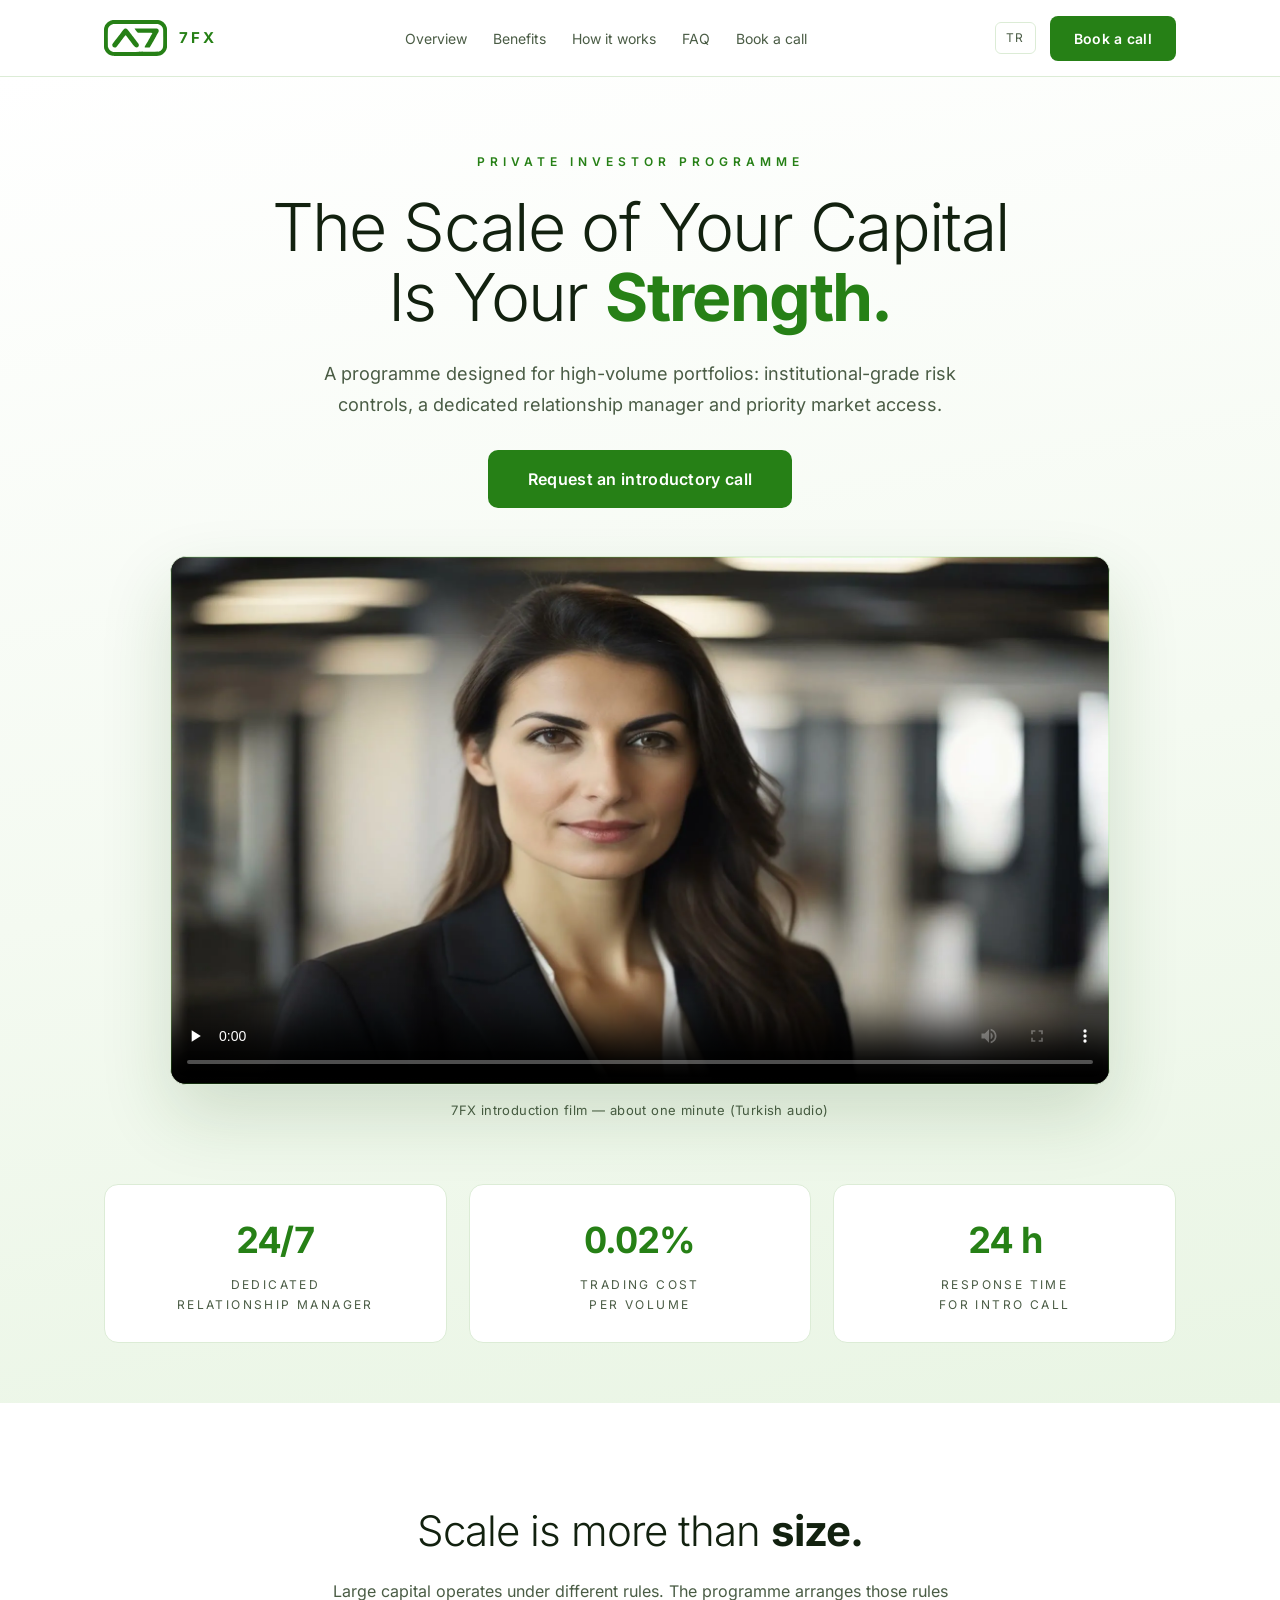
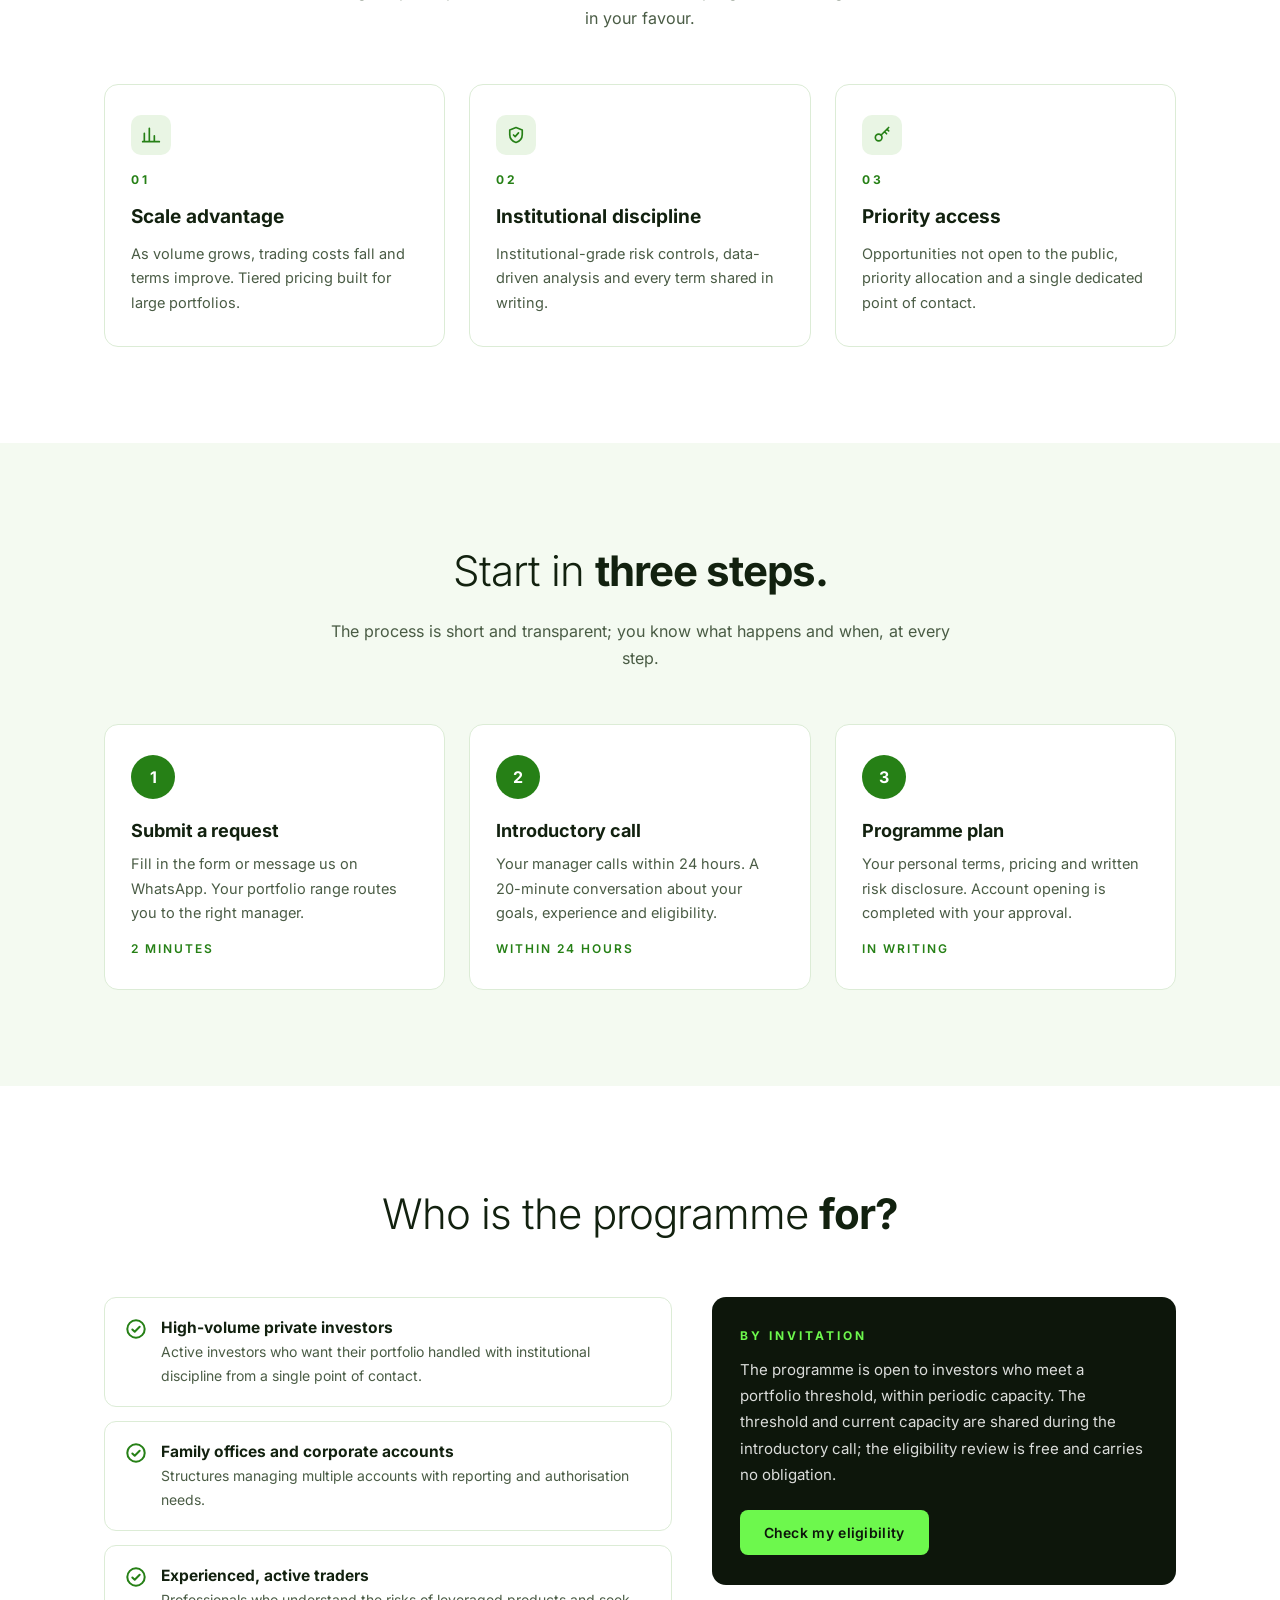
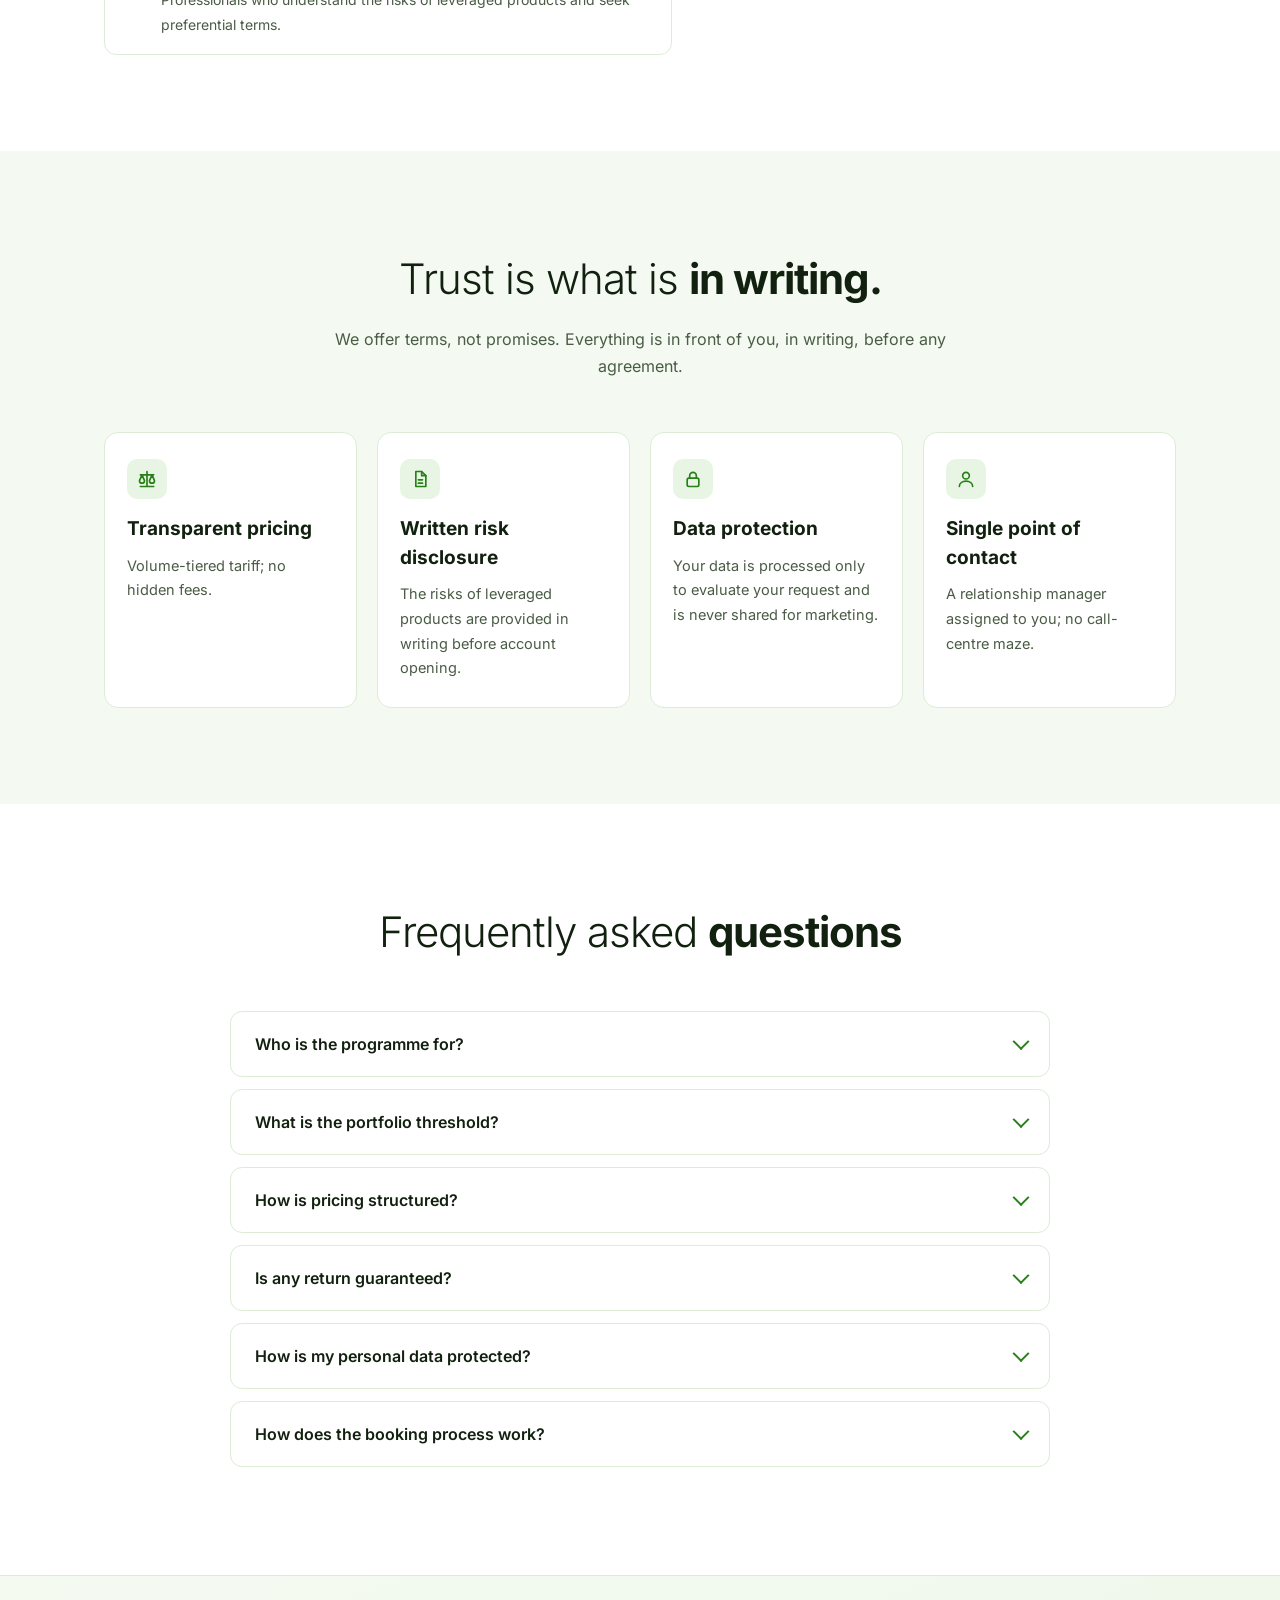
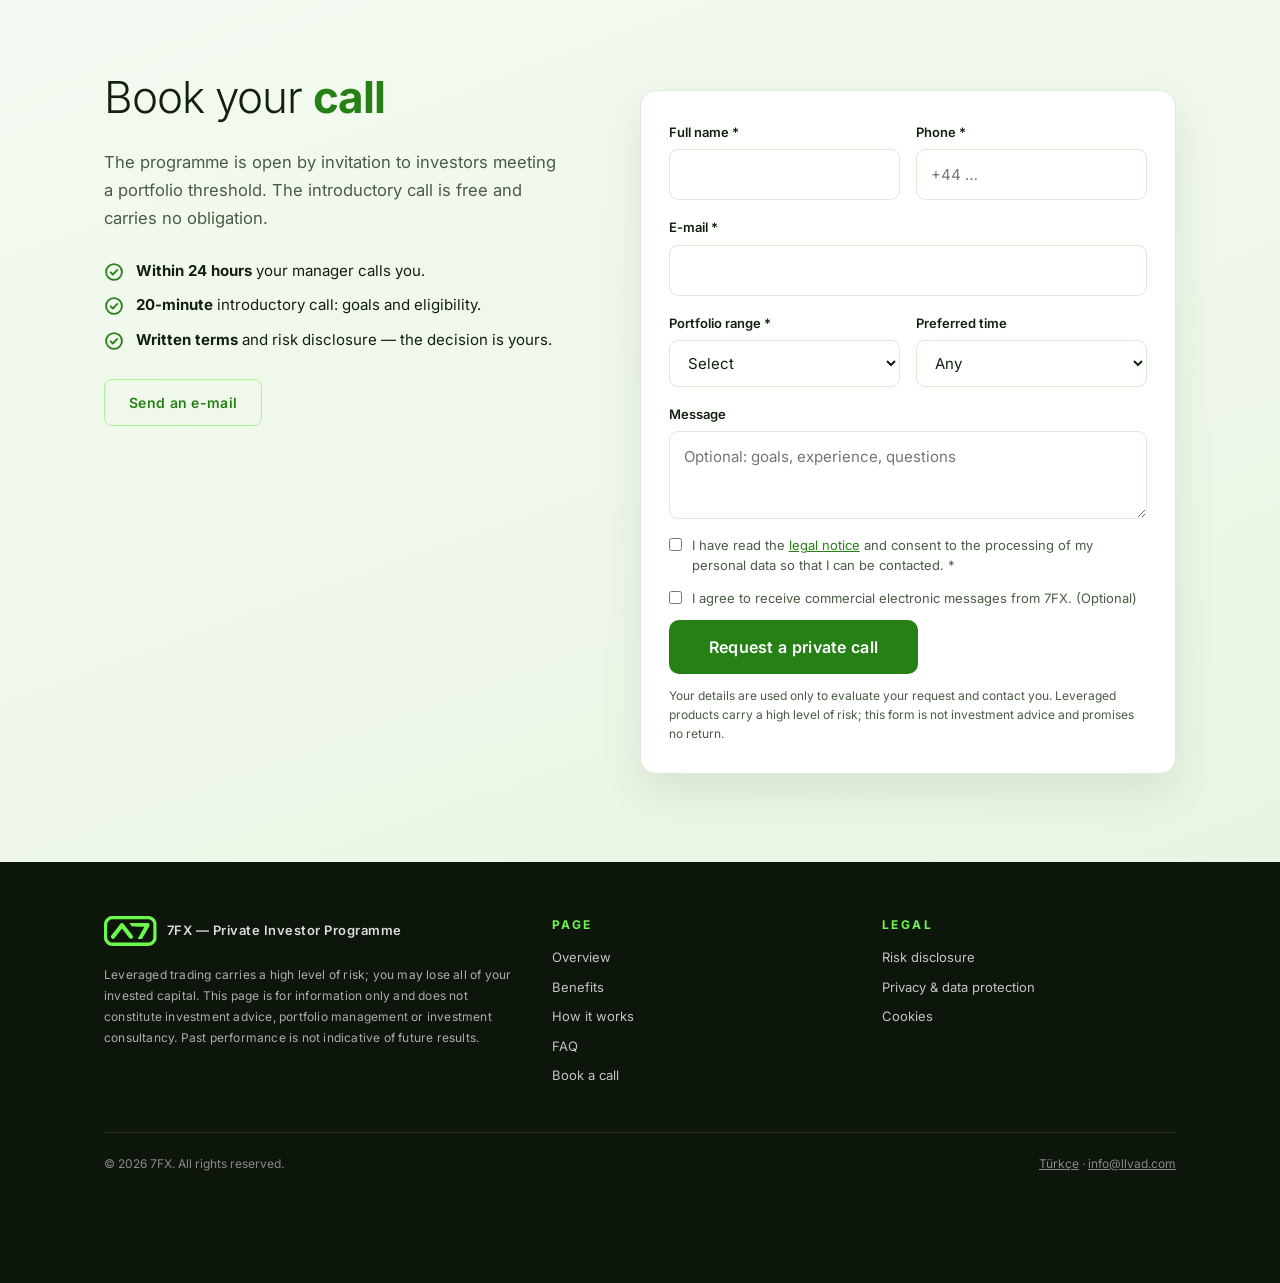
==== commit 06f4ae4b: "Erişilebilirlik: AA kontrast (#268016), başlık sırası, config.js defer, poster preload" ====
--- a/en/index.html
+++ b/en/index.html
@@ -23,12 +23,13 @@
 <meta name="twitter:title" content="7FX — Private Investor Programme">
 <meta name="twitter:description" content="Lower trading costs, a dedicated relationship manager and priority access for high-volume portfolios.">
 <meta name="twitter:image" content="https://llvad.github.io/7fx-landing/assets/img/og.jpg">
-<meta name="theme-color" content="#2E9E1E">
+<meta name="theme-color" content="#268016">
 <link rel="icon" href="../assets/img/favicon.ico" sizes="any">
 <link rel="icon" type="image/png" sizes="32x32" href="../assets/img/favicon-32.png">
 <link rel="apple-touch-icon" href="../assets/img/apple-touch-icon.png">
 <link rel="manifest" href="../site.webmanifest">
 <link rel="preload" href="../assets/fonts/inter-latin-wght-normal.woff2" as="font" type="font/woff2" crossorigin>
+<link rel="preload" href="../assets/img/poster.webp" as="image" type="image/webp">
 <link rel="stylesheet" href="../assets/css/site.css">
 <script type="application/ld+json">
 {"@context":"https://schema.org","@graph":[
@@ -282,11 +283,11 @@
         <p class="corp-f" data-corp hidden><span data-corp-item><span data-co="name"></span> · </span><span data-corp-item><span data-co="address"></span> · </span><span data-corp-item>MERSİS <span data-co="mersis"></span></span></p>
       </div>
       <div class="fcol">
-        <h4>PAGE</h4>
+        <h3>PAGE</h3>
         <a href="#intro">Overview</a><a href="#benefits">Benefits</a><a href="#how">How it works</a><a href="#faq">FAQ</a><a href="#book">Book a call</a>
       </div>
       <div class="fcol">
-        <h4>LEGAL</h4>
+        <h3>LEGAL</h3>
         <a href="legal.html#risk">Risk disclosure</a><a href="legal.html#privacy">Privacy &amp; data protection</a><a href="legal.html#cookies">Cookies</a>
         <a href="#" data-portal>Client login ↗</a>
       </div>
@@ -309,7 +310,7 @@
   <button class="btn" type="button" data-consent="accept">Accept</button>
 </div>
 
-<script src="../assets/js/config.js"></script>
+<script src="../assets/js/config.js" defer></script>
 <script src="../assets/js/site.js" defer></script>
 </body>
 </html>
--- a/assets/css/site.css
+++ b/assets/css/site.css
@@ -8,7 +8,7 @@
 
 *{margin:0;padding:0;box-sizing:border-box}
 :root{
-  --green:#6DF84D; --gdark:#2E9E1E; --gdeep:#268016; --gsoft:#A8F596;
+  --green:#6DF84D; --gdark:#268016; --gdeep:#1f6a12; --gsoft:#A8F596;
   --bg:#fff; --soft:#f4faf1; --soft2:#e9f5e4;
   --ink:#12210f; --mut:#4a5c45; --line:#dcecd6; --dark:#0d160b;
   --r:14px; --shadow:0 18px 40px rgba(30,80,20,.10);
@@ -170,7 +170,7 @@
 .flogo{display:flex;align-items:center;gap:10px;color:var(--green)}
 .flogo svg{height:30px;width:auto}
 .flogo span{color:rgba(255,255,255,.85);font-weight:600;letter-spacing:.5px}
-.fcol h4{font-size:12px;letter-spacing:2.5px;color:var(--green);font-weight:700;margin-bottom:14px}
+.fcol h3{font-size:12px;letter-spacing:2.5px;color:var(--green);font-weight:700;margin-bottom:14px}
 .fcol a{display:block;color:rgba(255,255,255,.75);text-decoration:none;margin-bottom:10px}
 .fcol a:hover{color:#fff}
 .dis{color:rgba(255,255,255,.65);font-size:12px;letter-spacing:.2px;line-height:1.75;margin-top:18px;max-width:560px}
